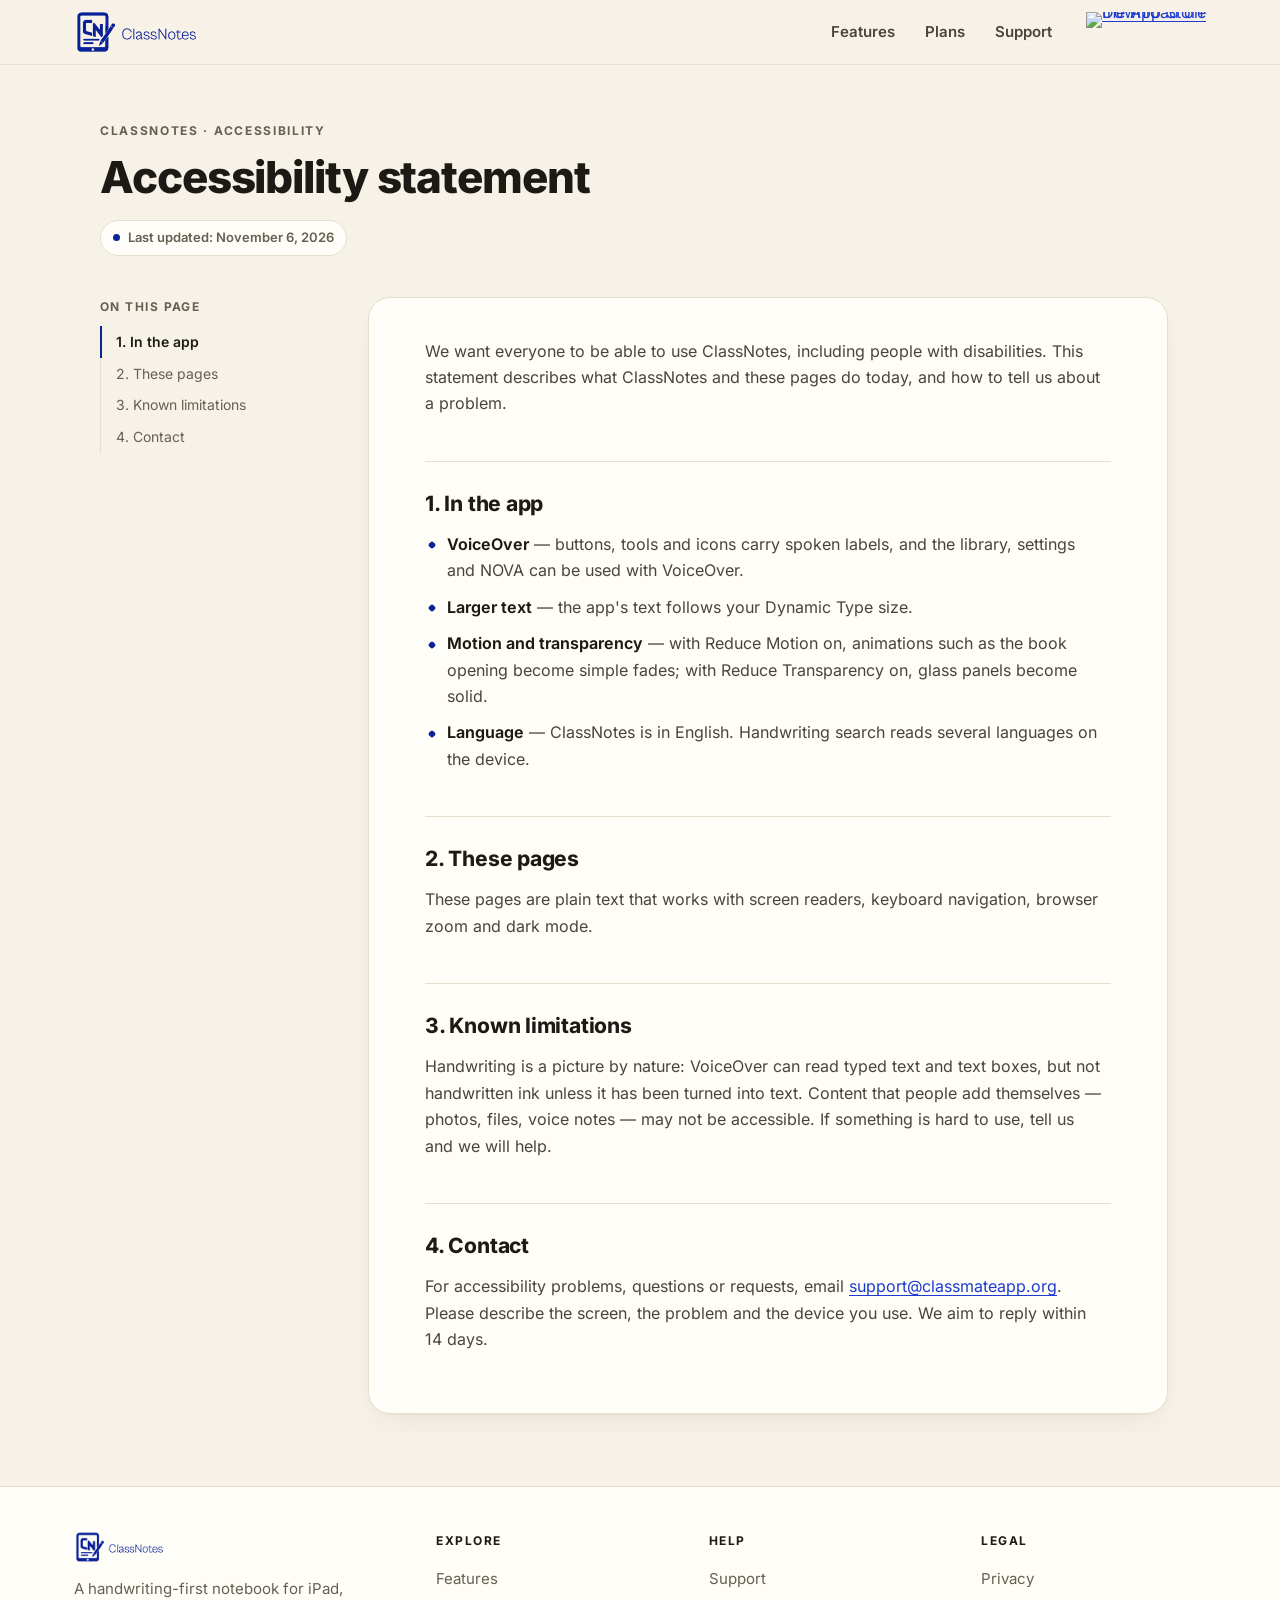
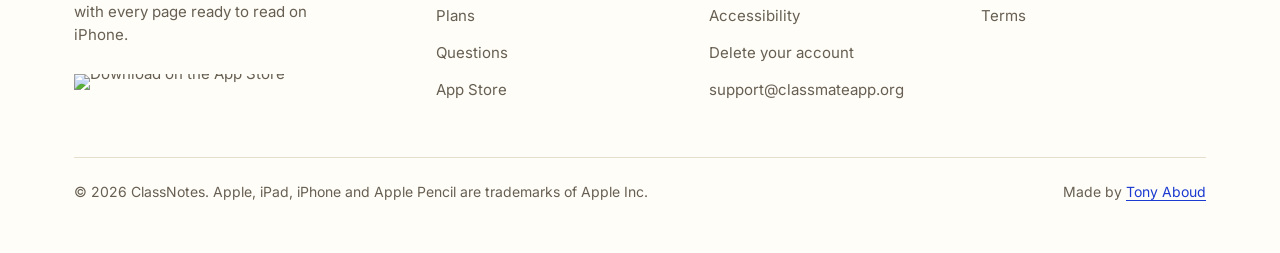
==== classnotes/accessibility.html @ 7dabf1fc "ClassNotes site: the logo is two real images (light and dark) and always shows; no technical line un" ====
<!DOCTYPE html>
<html lang="en">
<head>
  <meta charset="utf-8">
  <meta name="viewport" content="width=device-width,initial-scale=1">
  <title>ClassNotes Accessibility</title>
  <meta name="description" content="How ClassNotes works with VoiceOver, larger text and reduced motion, and how to reach us.">
  <meta name="theme-color" content="#f7f2e8" media="(prefers-color-scheme: light)">
  <meta name="theme-color" content="#0c1122" media="(prefers-color-scheme: dark)">
  <link rel="icon" href="icon.png">
  <link rel="apple-touch-icon" href="apple-touch-icon.png">
  <link rel="stylesheet" href="site.css">
</head>
<body>
<header class="bar">
  <div class="bar-in">
    <a class="logo-link" href="index.html" aria-label="ClassNotes, home"><img class="logo on-light" src="img/lockup-brand.png" alt="" width="490" height="172"><img class="logo on-dark" src="img/lockup-dark.png" alt="" width="490" height="172"></a>
    <nav aria-label="Main"><a href="index.html#features">Features</a><a href="index.html#plans">Plans</a><a href="support.html">Support</a></nav>
    <a class="dl" href="https://apps.apple.com/app/id6794354830"><img src="img/appstore-badge.svg" alt="Download on the App Store" width="120" height="40"></a>
  </div>
</header>
<main class="wrap">
  <div class="doc-head">
    <p class="eyebrow">ClassNotes · Accessibility</p>
    <h1>Accessibility statement</h1>
    <p class="stamp">Last updated: November 6, 2026</p>
  </div>
  <div class="layout">
    <aside class="toc" hidden><p>On this page</p></aside>
    <div>
      <details class="toc-m" hidden><summary>On this page</summary></details>
      <article>
<p>We want everyone to be able to use ClassNotes, including people with disabilities. This statement describes what ClassNotes and these pages do today, and how to tell us about a problem.</p>

<h2>1. In the app</h2>
<ul>
  <li><strong>VoiceOver</strong> — buttons, tools and icons carry spoken labels, and the library, settings and NOVA can be used with VoiceOver.</li>
  <li><strong>Larger text</strong> — the app's text follows your Dynamic Type size.</li>
  <li><strong>Motion and transparency</strong> — with Reduce Motion on, animations such as the book opening become simple fades; with Reduce Transparency on, glass panels become solid.</li>
  <li><strong>Language</strong> — ClassNotes is in English. Handwriting search reads several languages on the device.</li>
</ul>

<h2>2. These pages</h2>
<p>These pages are plain text that works with screen readers, keyboard navigation, browser zoom and dark mode.</p>

<h2>3. Known limitations</h2>
<p>Handwriting is a picture by nature: VoiceOver can read typed text and text boxes, but not handwritten ink unless it has been turned into text. Content that people add themselves — photos, files, voice notes — may not be accessible. If something is hard to use, tell us and we will help.</p>

<h2>4. Contact</h2>
<p>For accessibility problems, questions or requests, email <a href="mailto:support@classmateapp.org">support@classmateapp.org</a>. Please describe the screen, the problem and the device you use. We aim to reply within 14 days.</p>
      </article>
    </div>
  </div>
</main>
<footer class="foot">
  <div class="foot-in">
    <div class="foot-brand">
      <a class="logo-link" href="index.html" aria-label="ClassNotes, home"><img class="logo on-light" src="img/lockup-brand.png" alt="" width="490" height="172"><img class="logo on-dark" src="img/lockup-dark.png" alt="" width="490" height="172"></a>
      <p>A handwriting-first notebook for iPad, with every page ready to read on iPhone.</p>
      <a class="dl" href="https://apps.apple.com/app/id6794354830"><img src="img/appstore-badge.svg" alt="Download on the App Store" width="120" height="40" loading="lazy"></a>
    </div>
    <nav aria-label="Explore"><h2>Explore</h2><ul>
      <li><a href="index.html#features">Features</a></li><li><a href="index.html#plans">Plans</a></li><li><a href="index.html#faq">Questions</a></li><li><a href="https://apps.apple.com/app/id6794354830">App Store</a></li></ul></nav>
    <nav aria-label="Help"><h2>Help</h2><ul>
      <li><a href="support.html">Support</a></li><li><a href="accessibility.html">Accessibility</a></li><li><a href="delete-account.html">Delete your account</a></li><li><a href="mailto:support@classmateapp.org">support@classmateapp.org</a></li></ul></nav>
    <nav aria-label="Legal"><h2>Legal</h2><ul>
      <li><a href="privacy.html">Privacy</a></li><li><a href="terms.html">Terms</a></li></ul></nav>
    <p class="foot-base"><span>&copy; 2026 ClassNotes. Apple, iPad, iPhone and Apple Pencil are trademarks of Apple Inc.</span><span>Made by <a href="https://github.com/Tony11-dot">Tony Aboud</a></span></p>
  </div>
</footer>
<script src="site.js" defer></script>
</body>
</html>
---- classnotes/site.css ----
/* ClassNotes pages. Inter is self-hosted (SIL OFL 1.1, see fonts/OFL-Inter.txt).
   Cabinet Grotesk (the app's own type) is self-hosted under the Fontshare Free Font License. */
@font-face { font-family: 'Cabinet Grotesk'; font-weight: 500; font-display: swap; src: url('fonts/cabinet-grotesk-Medium.woff2') format('woff2'); }
@font-face { font-family: 'Cabinet Grotesk'; font-weight: 700 800; font-display: swap; src: url('fonts/cabinet-grotesk-Bold.woff2') format('woff2'); }
@font-face {
  font-family: 'Inter';
  font-style: normal;
  font-display: swap;
  font-weight: 100 900;
  src: url('fonts/inter-latin-ext-wght-normal.woff2') format('woff2');
  unicode-range: U+0100-02BA,U+02BD-02C5,U+02C7-02CC,U+02CE-02D7,U+02DD-02FF,U+0304,U+0308,U+0329,U+1D00-1DBF,U+1E00-1E9F,U+1EF2-1EFF,U+2020,U+20A0-20AB,U+20AD-20C0,U+2113,U+2C60-2C7F,U+A720-A7FF;
}
@font-face {
  font-family: 'Inter';
  font-style: normal;
  font-display: swap;
  font-weight: 100 900;
  src: url('fonts/inter-latin-wght-normal.woff2') format('woff2');
  unicode-range: U+0000-00FF,U+0131,U+0152-0153,U+02BB-02BC,U+02C6,U+02DA,U+02DC,U+0304,U+0308,U+0329,U+2000-206F,U+20AC,U+2122,U+2191,U+2193,U+2212,U+2215,U+FEFF,U+FFFD;
}

:root {
  color-scheme: light dark;
  --paper: #f7f2e8;
  --surface: #fffdf8;
  --ink: #1d1a16;
  --body: #4a443a;
  --muted: #675f52;
  --line: #e6dfce;
  --brand: #0b2398;
  --brand-ink: #fffdf8;
  --link: #1c3bd0;
  --tint: #efe9da;
  --tint-line: #ddd3bb;
  --focus: #83b5fe;
  --display: 'Cabinet Grotesk', 'Inter', -apple-system, BlinkMacSystemFont, 'Segoe UI', sans-serif;
  --shadow: 0 1px 2px rgba(60, 40, 10, .04), 0 12px 32px -16px rgba(60, 40, 10, .14);
}
@media (prefers-color-scheme: dark) {
  :root:not([data-theme="light"]) {
    --paper: #0c1122;
    --surface: #141b33;
    --ink: #f2f4fb;
    --body: #c9cfe2;
    --muted: #9aa4c2;
    --line: #232c4a;
    --brand: #83b5fe;
    --brand-ink: #071447;
    --link: #9cc4ff;
    --tint: #172250;
    --tint-line: #28386f;
    --focus: #83b5fe;
    --shadow: 0 1px 2px rgba(0, 0, 0, .3), 0 16px 40px -18px rgba(0, 0, 0, .7);
  }
}
:root[data-theme="dark"] {
  --paper: #0c1122;
  --surface: #141b33;
  --ink: #f2f4fb;
  --body: #c9cfe2;
  --muted: #9aa4c2;
  --line: #232c4a;
  --brand: #83b5fe;
  --brand-ink: #071447;
  --link: #9cc4ff;
  --tint: #172250;
  --tint-line: #28386f;
  --focus: #83b5fe;
  --shadow: 0 1px 2px rgba(0, 0, 0, .3), 0 16px 40px -18px rgba(0, 0, 0, .7);
}

* { box-sizing: border-box; }
html { -webkit-text-size-adjust: 100%; scroll-padding-top: 88px; }
body {
  margin: 0;
  background: var(--paper);
  color: var(--body);
  font: 16px/1.65 'Inter', -apple-system, BlinkMacSystemFont, 'Segoe UI', Helvetica, Arial, sans-serif;
  -webkit-font-smoothing: antialiased;
}
a { color: var(--link); text-underline-offset: 3px; text-decoration-thickness: 1px; }
a:hover { text-decoration-thickness: 2px; }
:focus-visible { outline: 3px solid var(--focus); outline-offset: 2px; border-radius: 6px; }
img { max-width: 100%; }

/* ── Top bar ── */
.bar {
  position: sticky; top: 0; z-index: 50;
  background: color-mix(in srgb, var(--paper) 86%, transparent);
  -webkit-backdrop-filter: saturate(180%) blur(18px);
  backdrop-filter: saturate(180%) blur(18px);
  border-bottom: 1px solid var(--line);
}
.bar-in {
  max-width: 1180px; margin: 0 auto; padding: 10px 24px;
  display: flex; align-items: center; justify-content: space-between; gap: 12px 20px; flex-wrap: wrap;
}
.logo-link { display: block; line-height: 0; border-radius: 8px; }
.logo { display: block; height: 44px; width: auto; aspect-ratio: 490 / 172; }
.bar nav { display: flex; gap: 2px; margin-left: auto; }
.bar nav a {
  color: var(--body); text-decoration: none; font-size: 15px; font-weight: 600;
  padding: 8px 14px; border-radius: 999px;
}
.bar nav a:hover { color: var(--ink); background: var(--tint); }
.bar nav a[aria-current="page"] { color: var(--ink); background: var(--tint); }
.bar .dl { display: block; line-height: 0; border-radius: 9px; }
.bar .dl img { height: 40px; width: auto; display: block; }
@media (max-width: 720px) {
  .bar-in { padding: 8px 16px 6px; }
  .logo { height: 34px; }
  .bar .dl img { height: 36px; }
  .bar nav { order: 3; flex: 1 0 100%; margin: 0; justify-content: space-between; }
  .bar nav a { flex: 1; text-align: center; padding: 8px 4px; font-size: 14px; }
}

/* ── Document ── */
.wrap { max-width: 1120px; margin: 0 auto; padding: 0 20px; }
.doc-head { padding: 56px 0 28px; max-width: 760px; }
.eyebrow {
  font-size: 12px; font-weight: 700; letter-spacing: .14em; text-transform: uppercase;
  color: var(--muted); margin: 0 0 12px;
}
.doc-head h1 {
  color: var(--ink); margin: 0; font-weight: 800;
  font-size: clamp(30px, 4.6vw, 44px); line-height: 1.12; letter-spacing: -.025em;
  text-wrap: balance;
}
.stamp {
  display: inline-flex; align-items: center; gap: 8px; margin-top: 18px;
  font-size: 13px; font-weight: 600; color: var(--muted);
  background: var(--surface); border: 1px solid var(--line);
  padding: 6px 12px; border-radius: 999px;
}
.stamp::before { content: ""; width: 7px; height: 7px; border-radius: 50%; background: var(--brand); }

.layout { display: grid; grid-template-columns: 220px minmax(0, 1fr); gap: 48px; align-items: start; padding-bottom: 72px; }
.toc { position: sticky; top: 92px; font-size: 14px; }
.toc p { margin: 0 0 10px; font-size: 12px; font-weight: 700; letter-spacing: .12em; text-transform: uppercase; color: var(--muted); }
.toc ol { list-style: none; margin: 0; padding: 0; border-left: 1px solid var(--line); }
.toc a {
  display: block; padding: 6px 0 6px 14px; margin-left: -1px;
  color: var(--muted); text-decoration: none; border-left: 2px solid transparent; line-height: 1.4;
}
.toc a:hover { color: var(--ink); }
.toc a.on { color: var(--ink); border-left-color: var(--brand); font-weight: 600; }
.toc-m { display: none; }

article {
  background: var(--surface); border: 1px solid var(--line); border-radius: 22px;
  box-shadow: var(--shadow); padding: 40px clamp(20px, 5vw, 56px) 44px; max-width: 800px;
}
article > :first-child { margin-top: 0; }
article p, article li { max-width: 68ch; }
article p { margin: 0 0 16px; }
article h2 {
  color: var(--ink); font-size: 21px; line-height: 1.3; letter-spacing: -.01em; font-weight: 750;
  margin: 44px 0 14px; padding-top: 28px; border-top: 1px solid var(--line);
  text-wrap: balance;
}
article h1 { color: var(--ink); font-size: 28px; letter-spacing: -.02em; line-height: 1.2; margin: 0 0 8px; }
article ul { margin: 0 0 18px; padding-left: 0; list-style: none; }
article li { position: relative; padding-left: 22px; margin: 0 0 10px; }
article li::before {
  content: ""; position: absolute; left: 4px; top: .72em;
  width: 6px; height: 6px; border-radius: 2px; background: var(--brand); transform: rotate(45deg);
}
article strong { color: var(--ink); font-weight: 650; }
article code {
  font: 600 13.5px/1 ui-monospace, SFMono-Regular, Menlo, monospace;
  background: var(--tint); border: 1px solid var(--tint-line); color: var(--ink);
  padding: 3px 7px; border-radius: 7px;
}
article .updated { display: none; } /* shown in the page header instead */
article hr { border: 0; border-top: 1px dashed var(--line); margin: 48px 0; }
.note {
  background: var(--tint); border: 1px solid var(--tint-line); color: var(--ink);
  border-radius: 16px; padding: 16px 18px; margin: 0 0 20px; max-width: 68ch;
}
[lang="he"] { direction: rtl; text-align: right; }
[lang="he"] li { padding-left: 0; padding-right: 22px; }
[lang="he"] li::before { left: auto; right: 4px; }
[lang="he"] .updated { display: block; color: var(--muted); font-size: 14px; }

/* ── Index cards ── */
.cards { display: grid; grid-template-columns: repeat(2, minmax(0, 1fr)); gap: 16px; padding-bottom: 72px; max-width: 880px; }
.card {
  display: flex; gap: 16px; align-items: flex-start; text-decoration: none; color: var(--body);
  background: var(--surface); border: 1px solid var(--line); border-radius: 22px; padding: 22px;
  box-shadow: var(--shadow); transition: transform .18s ease, border-color .18s ease;
}
.card:hover { transform: translateY(-2px); border-color: var(--tint-line); }
.card .ic {
  flex: none; width: 44px; height: 44px; border-radius: 14px; display: grid; place-items: center;
  background: var(--tint); color: var(--brand);
}
.card .ic svg { width: 22px; height: 22px; }
.card b { display: block; color: var(--ink); font-size: 17px; margin-bottom: 4px; letter-spacing: -.01em; }
.card span { font-size: 14.5px; color: var(--muted); line-height: 1.5; }

/* ── Footer ── */
footer.foot { border-top: 1px solid var(--line); background: var(--surface); }
.foot-in { max-width: 1180px; margin: 0 auto; padding: 44px 24px 36px; display: grid; gap: 36px 48px;
  grid-template-columns: minmax(0, 1.4fr) repeat(3, minmax(0, 1fr)); font-size: 15px; color: var(--muted); }
.foot-brand p { margin: 14px 0 16px; max-width: 32ch; line-height: 1.55; }
.foot-brand .logo { height: 32px; }
.foot-brand .dl { display: inline-block; line-height: 0; border-radius: 9px; }
.foot-brand .dl img { height: 40px; width: auto; }
.foot h2 { margin: 0 0 12px; font-size: 12px; font-weight: 700; letter-spacing: .12em; text-transform: uppercase; color: var(--ink); }
.foot ul { list-style: none; margin: 0; padding: 0; display: grid; gap: 2px; }
.foot li a { display: inline-block; padding: 5px 0; overflow-wrap: anywhere; }
.foot nav { min-width: 0; }
.foot a { color: var(--muted); text-decoration: none; }
.foot a:hover { color: var(--ink); text-decoration: underline; }
.foot-base { grid-column: 1 / -1; border-top: 1px solid var(--line); padding-top: 22px; display: flex; flex-wrap: wrap; gap: 8px 24px; justify-content: space-between; font-size: 14px; }
.foot-base a { color: var(--link); text-decoration: underline; }
@media (max-width: 860px) { .foot-in { grid-template-columns: repeat(2, minmax(0, 1fr)); } .foot-brand { grid-column: 1 / -1; } }
@media (max-width: 420px) { .foot-in { padding: 32px 16px 28px; } }

/* Light/dark logo swap */
.on-dark { display: none !important; }
@media (prefers-color-scheme: dark) {
  :root:not([data-theme="light"]) .on-light { display: none !important; }
  :root:not([data-theme="light"]) .on-dark { display: block !important; }
}
:root[data-theme="dark"] .on-light { display: none !important; }
:root[data-theme="dark"] .on-dark { display: block !important; }

@media (max-width: 900px) {
  .layout { grid-template-columns: minmax(0, 1fr); gap: 16px; }
  .toc { display: none; }
  .toc-m {
    display: block; background: var(--surface); border: 1px solid var(--line); border-radius: 16px;
    padding: 2px 16px; font-size: 15px; margin-bottom: 12px;
  }
  .toc-m summary { cursor: pointer; padding: 12px 0; font-weight: 650; color: var(--ink); }
  .toc-m ol { margin: 0 0 12px; padding-left: 20px; }
  .toc-m li { padding: 4px 0; }
  .toc-m a { color: var(--body); text-decoration: none; }
}
@media (max-width: 640px) {
  .wrap { padding: 0 16px; }
  .doc-head { padding: 36px 0 22px; }
  article { border-radius: 18px; padding: 26px 18px 30px; }
  .cards { grid-template-columns: minmax(0, 1fr); }
}
@media (prefers-reduced-motion: reduce) { * { transition: none !important; scroll-behavior: auto !important; } }
@media print {
  .bar, .toc, .toc-m, footer.foot { display: none; }
  body { background: #fff; color: #000; }
  article { border: 0; box-shadow: none; padding: 0; }
}
.toc[hidden], .toc-m[hidden] { display: none !important; }
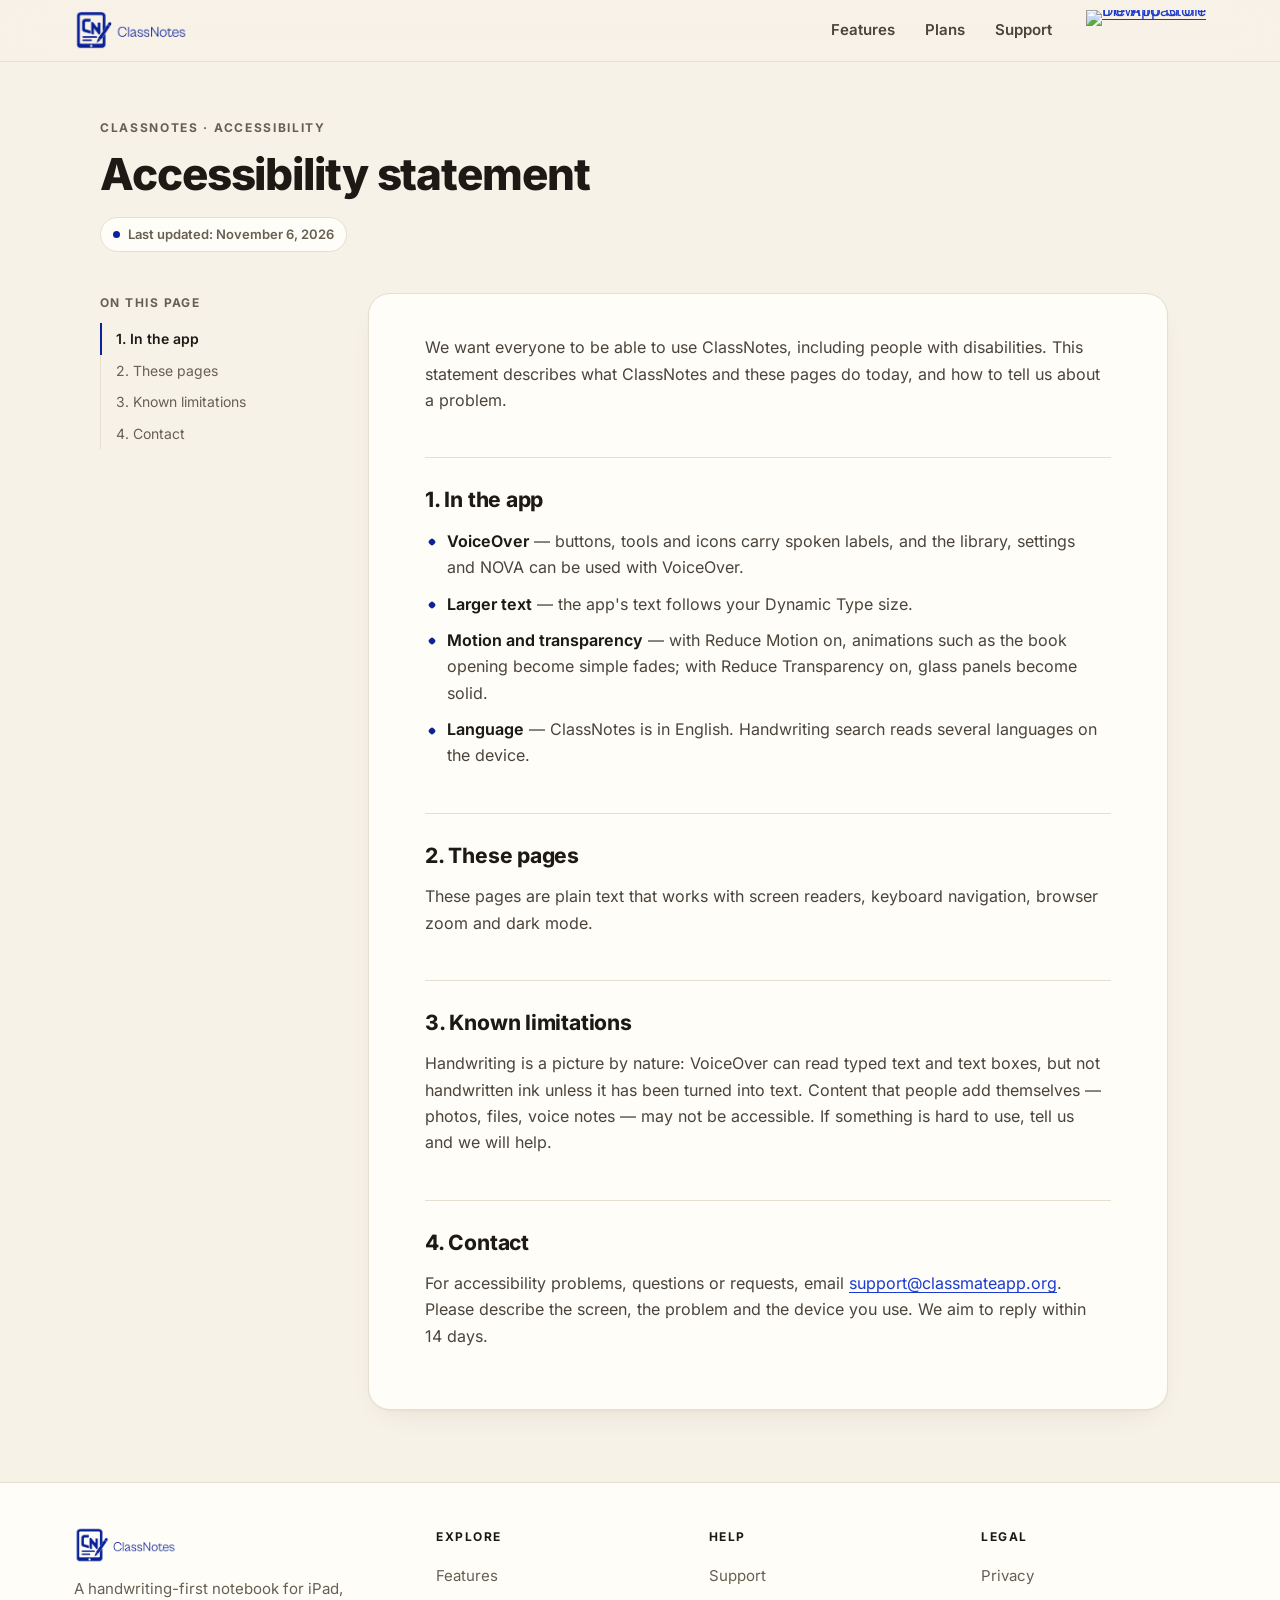
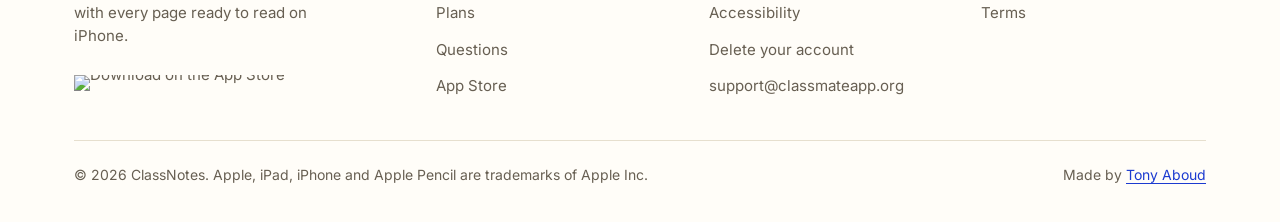
==== commit 8660b775: "ClassNotes site: real full-screen simulator screenshots, real-proportioned iPad Pro / iPhone 17 Pro " ====
--- a/classnotes/accessibility.html
+++ b/classnotes/accessibility.html
@@ -7,16 +7,16 @@
   <meta name="description" content="How ClassNotes works with VoiceOver, larger text and reduced motion, and how to reach us.">
   <meta name="theme-color" content="#f7f2e8" media="(prefers-color-scheme: light)">
   <meta name="theme-color" content="#0c1122" media="(prefers-color-scheme: dark)">
-  <link rel="icon" href="icon.png">
-  <link rel="apple-touch-icon" href="apple-touch-icon.png">
-  <link rel="stylesheet" href="site.css">
+  <link rel="icon" href="icon.png?v=f5b11009ee">
+  <link rel="apple-touch-icon" href="apple-touch-icon.png?v=f5b11009ee">
+  <link rel="stylesheet" href="site.css?v=f5b11009ee">
 </head>
 <body>
 <header class="bar">
   <div class="bar-in">
-    <a class="logo-link" href="index.html" aria-label="ClassNotes, home"><img class="logo on-light" src="img/lockup-brand.png" alt="" width="490" height="172"><img class="logo on-dark" src="img/lockup-dark.png" alt="" width="490" height="172"></a>
+    <a class="logo-link" href="index.html" aria-label="ClassNotes, home"><img class="logo on-light" src="img/lockup-brand.png?v=f5b11009ee" alt="" width="490" height="172"><img class="logo on-dark" src="img/lockup-dark.png?v=f5b11009ee" alt="" width="490" height="172"></a>
     <nav aria-label="Main"><a href="index.html#features">Features</a><a href="index.html#plans">Plans</a><a href="support.html">Support</a></nav>
-    <a class="dl" href="https://apps.apple.com/app/id6794354830"><img src="img/appstore-badge.svg" alt="Download on the App Store" width="120" height="40"></a>
+    <a class="dl" href="https://apps.apple.com/app/id6794354830"><img src="img/appstore-badge.svg?v=f5b11009ee" alt="Download on the App Store" width="120" height="40"></a>
   </div>
 </header>
 <main class="wrap">
@@ -55,9 +55,9 @@
 <footer class="foot">
   <div class="foot-in">
     <div class="foot-brand">
-      <a class="logo-link" href="index.html" aria-label="ClassNotes, home"><img class="logo on-light" src="img/lockup-brand.png" alt="" width="490" height="172"><img class="logo on-dark" src="img/lockup-dark.png" alt="" width="490" height="172"></a>
+      <a class="logo-link" href="index.html" aria-label="ClassNotes, home"><img class="logo on-light" src="img/lockup-brand.png?v=f5b11009ee" alt="" width="490" height="172"><img class="logo on-dark" src="img/lockup-dark.png?v=f5b11009ee" alt="" width="490" height="172"></a>
       <p>A handwriting-first notebook for iPad, with every page ready to read on iPhone.</p>
-      <a class="dl" href="https://apps.apple.com/app/id6794354830"><img src="img/appstore-badge.svg" alt="Download on the App Store" width="120" height="40" loading="lazy"></a>
+      <a class="dl" href="https://apps.apple.com/app/id6794354830"><img src="img/appstore-badge.svg?v=f5b11009ee" alt="Download on the App Store" width="120" height="40" loading="lazy"></a>
     </div>
     <nav aria-label="Explore"><h2>Explore</h2><ul>
       <li><a href="index.html#features">Features</a></li><li><a href="index.html#plans">Plans</a></li><li><a href="index.html#faq">Questions</a></li><li><a href="https://apps.apple.com/app/id6794354830">App Store</a></li></ul></nav>
@@ -65,9 +65,12 @@
       <li><a href="support.html">Support</a></li><li><a href="accessibility.html">Accessibility</a></li><li><a href="delete-account.html">Delete your account</a></li><li><a href="mailto:support@classmateapp.org">support@classmateapp.org</a></li></ul></nav>
     <nav aria-label="Legal"><h2>Legal</h2><ul>
       <li><a href="privacy.html">Privacy</a></li><li><a href="terms.html">Terms</a></li></ul></nav>
-    <p class="foot-base"><span>&copy; 2026 ClassNotes. Apple, iPad, iPhone and Apple Pencil are trademarks of Apple Inc.</span><span>Made by <a href="https://github.com/Tony11-dot">Tony Aboud</a></span></p>
+    <div class="foot-base">
+      <p class="foot-legal">&copy; 2026 ClassNotes. Apple, iPad, iPhone and Apple Pencil are trademarks of Apple Inc.</p>
+      <p class="foot-made">Made by <a href="https://github.com/Tony11-dot">Tony Aboud</a></p>
+    </div>
   </div>
 </footer>
-<script src="site.js" defer></script>
+<script src="site.js?v=f5b11009ee" defer></script>
 </body>
 </html>
--- a/classnotes/site.css
+++ b/classnotes/site.css
@@ -96,7 +96,7 @@
   display: flex; align-items: center; justify-content: space-between; gap: 12px 20px; flex-wrap: wrap;
 }
 .logo-link { display: block; line-height: 0; border-radius: 8px; }
-.logo { display: block; height: 44px; width: auto; aspect-ratio: 490 / 172; }
+.logo { display: block; height: 40px; width: auto; aspect-ratio: 490 / 172; }
 .bar nav { display: flex; gap: 2px; margin-left: auto; }
 .bar nav a {
   color: var(--body); text-decoration: none; font-size: 15px; font-weight: 600;
@@ -203,16 +203,19 @@
 .foot-in { max-width: 1180px; margin: 0 auto; padding: 44px 24px 36px; display: grid; gap: 36px 48px;
   grid-template-columns: minmax(0, 1.4fr) repeat(3, minmax(0, 1fr)); font-size: 15px; color: var(--muted); }
 .foot-brand p { margin: 14px 0 16px; max-width: 32ch; line-height: 1.55; }
-.foot-brand .logo { height: 32px; }
+.foot-brand .logo { height: 36px; }
 .foot-brand .dl { display: inline-block; line-height: 0; border-radius: 9px; }
 .foot-brand .dl img { height: 40px; width: auto; }
 .foot h2 { margin: 0 0 12px; font-size: 12px; font-weight: 700; letter-spacing: .12em; text-transform: uppercase; color: var(--ink); }
 .foot ul { list-style: none; margin: 0; padding: 0; display: grid; gap: 2px; }
+.foot li { list-style: none; padding: 0; margin: 0; }
+.foot li::before { content: none; }
 .foot li a { display: inline-block; padding: 5px 0; overflow-wrap: anywhere; }
 .foot nav { min-width: 0; }
 .foot a { color: var(--muted); text-decoration: none; }
 .foot a:hover { color: var(--ink); text-decoration: underline; }
 .foot-base { grid-column: 1 / -1; border-top: 1px solid var(--line); padding-top: 22px; display: flex; flex-wrap: wrap; gap: 8px 24px; justify-content: space-between; font-size: 14px; }
+.foot-base p { margin: 0; max-width: none; }
 .foot-base a { color: var(--link); text-decoration: underline; }
 @media (max-width: 860px) { .foot-in { grid-template-columns: repeat(2, minmax(0, 1fr)); } .foot-brand { grid-column: 1 / -1; } }
 @media (max-width: 420px) { .foot-in { padding: 32px 16px 28px; } }
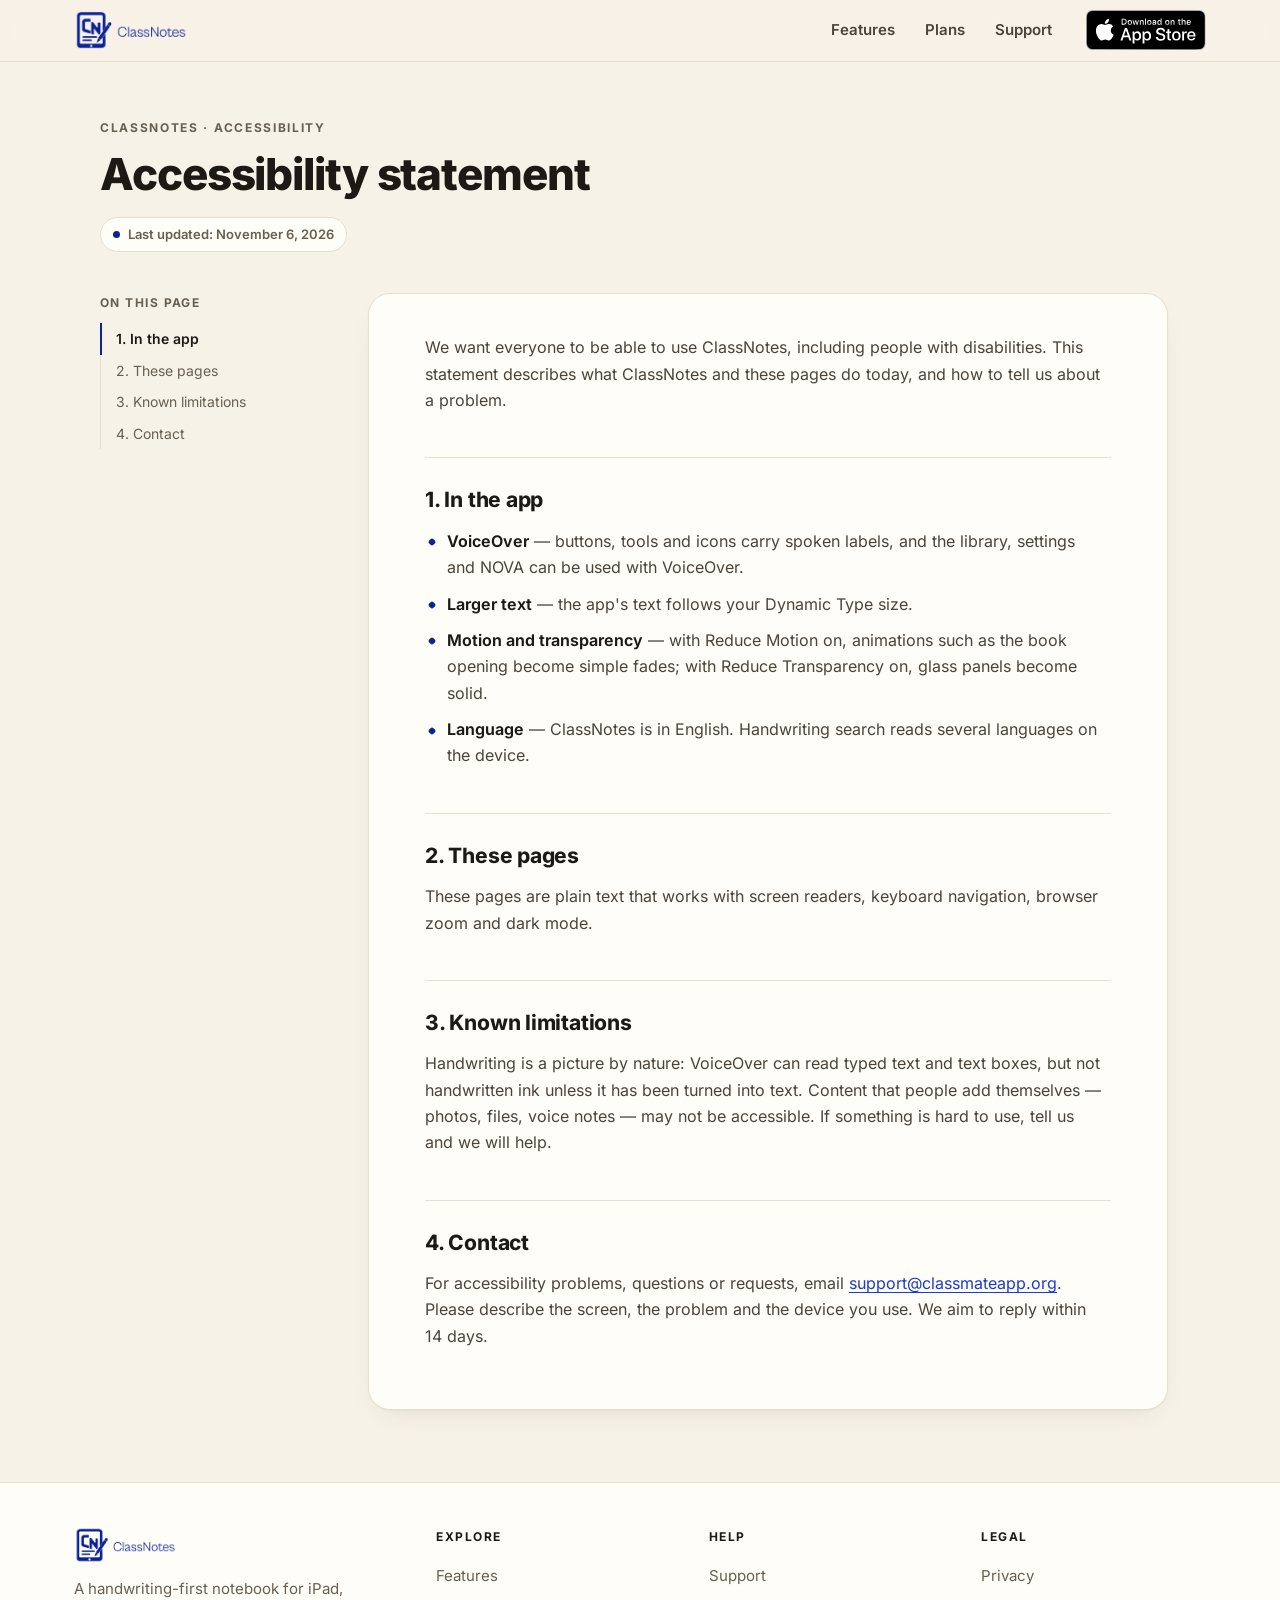
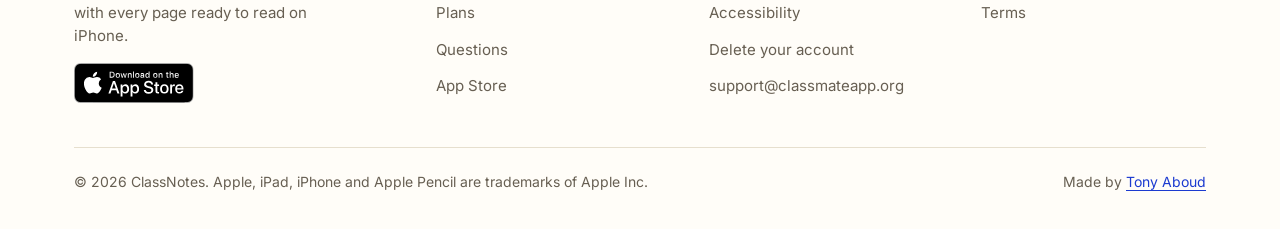
==== commit fcec44d3: "ClassNotes site: showcase screens all loaded up front and swapped by class (no blank face), captions" ====
--- a/classnotes/accessibility.html
+++ b/classnotes/accessibility.html
@@ -7,16 +7,62 @@
   <meta name="description" content="How ClassNotes works with VoiceOver, larger text and reduced motion, and how to reach us.">
   <meta name="theme-color" content="#f7f2e8" media="(prefers-color-scheme: light)">
   <meta name="theme-color" content="#0c1122" media="(prefers-color-scheme: dark)">
-  <link rel="icon" href="icon.png?v=f5b11009ee">
-  <link rel="apple-touch-icon" href="apple-touch-icon.png?v=f5b11009ee">
-  <link rel="stylesheet" href="site.css?v=f5b11009ee">
+  <link rel="icon" href="icon.png?v=5622015a7f">
+  <link rel="apple-touch-icon" href="apple-touch-icon.png?v=5622015a7f">
+  <link rel="stylesheet" href="site.css?v=5622015a7f">
 </head>
 <body>
+<svg width="0" height="0" style="position:absolute" aria-hidden="true" focusable="false"><symbol id="app-store-badge" viewBox="0 0 119.66407 40">
+  
+  <g>
+    <g>
+      <g>
+        <path d="M110.13477,0H9.53468c-.3667,0-.729,0-1.09473.002-.30615.002-.60986.00781-.91895.0127A13.21476,13.21476,0,0,0,5.5171.19141a6.66509,6.66509,0,0,0-1.90088.627A6.43779,6.43779,0,0,0,1.99757,1.99707,6.25844,6.25844,0,0,0,.81935,3.61816a6.60119,6.60119,0,0,0-.625,1.90332,12.993,12.993,0,0,0-.1792,2.002C.00587,7.83008.00489,8.1377,0,8.44434V31.5586c.00489.3105.00587.6113.01515.9219a12.99232,12.99232,0,0,0,.1792,2.0019,6.58756,6.58756,0,0,0,.625,1.9043A6.20778,6.20778,0,0,0,1.99757,38.001a6.27445,6.27445,0,0,0,1.61865,1.1787,6.70082,6.70082,0,0,0,1.90088.6308,13.45514,13.45514,0,0,0,2.0039.1768c.30909.0068.6128.0107.91895.0107C8.80567,40,9.168,40,9.53468,40H110.13477c.3594,0,.7246,0,1.084-.002.3047,0,.6172-.0039.9219-.0107a13.279,13.279,0,0,0,2-.1768,6.80432,6.80432,0,0,0,1.9082-.6308,6.27742,6.27742,0,0,0,1.6172-1.1787,6.39482,6.39482,0,0,0,1.1816-1.6143,6.60413,6.60413,0,0,0,.6191-1.9043,13.50643,13.50643,0,0,0,.1856-2.0019c.0039-.3106.0039-.6114.0039-.9219.0078-.3633.0078-.7246.0078-1.0938V9.53613c0-.36621,0-.72949-.0078-1.09179,0-.30664,0-.61426-.0039-.9209a13.5071,13.5071,0,0,0-.1856-2.002,6.6177,6.6177,0,0,0-.6191-1.90332,6.46619,6.46619,0,0,0-2.7988-2.7998,6.76754,6.76754,0,0,0-1.9082-.627,13.04394,13.04394,0,0,0-2-.17676c-.3047-.00488-.6172-.01074-.9219-.01269-.3594-.002-.7246-.002-1.084-.002Z" style="fill: #a6a6a6"/>
+        <path d="M8.44483,39.125c-.30468,0-.602-.0039-.90429-.0107a12.68714,12.68714,0,0,1-1.86914-.1631,5.88381,5.88381,0,0,1-1.65674-.5479,5.40573,5.40573,0,0,1-1.397-1.0166,5.32082,5.32082,0,0,1-1.02051-1.3965,5.72186,5.72186,0,0,1-.543-1.6572,12.41351,12.41351,0,0,1-.1665-1.875c-.00634-.2109-.01464-.9131-.01464-.9131V8.44434S.88185,7.75293.8877,7.5498a12.37039,12.37039,0,0,1,.16553-1.87207,5.7555,5.7555,0,0,1,.54346-1.6621A5.37349,5.37349,0,0,1,2.61183,2.61768,5.56543,5.56543,0,0,1,4.01417,1.59521a5.82309,5.82309,0,0,1,1.65332-.54394A12.58589,12.58589,0,0,1,7.543.88721L8.44532.875H111.21387l.9131.0127a12.38493,12.38493,0,0,1,1.8584.16259,5.93833,5.93833,0,0,1,1.6709.54785,5.59374,5.59374,0,0,1,2.415,2.41993,5.76267,5.76267,0,0,1,.5352,1.64892,12.995,12.995,0,0,1,.1738,1.88721c.0029.2832.0029.5874.0029.89014.0079.375.0079.73193.0079,1.09179V30.4648c0,.3633,0,.7178-.0079,1.0752,0,.3252,0,.6231-.0039.9297a12.73126,12.73126,0,0,1-.1709,1.8535,5.739,5.739,0,0,1-.54,1.67,5.48029,5.48029,0,0,1-1.0156,1.3857,5.4129,5.4129,0,0,1-1.3994,1.0225,5.86168,5.86168,0,0,1-1.668.5498,12.54218,12.54218,0,0,1-1.8692.1631c-.2929.0068-.5996.0107-.8974.0107l-1.084.002Z"/>
+      </g>
+      <g>
+        <g>
+          <g>
+            <path d="M24.76888,20.30068a4.94881,4.94881,0,0,1,2.35656-4.15206,5.06566,5.06566,0,0,0-3.99116-2.15768c-1.67924-.17626-3.30719,1.00483-4.1629,1.00483-.87227,0-2.18977-.98733-3.6085-.95814a5.31529,5.31529,0,0,0-4.47292,2.72787c-1.934,3.34842-.49141,8.26947,1.3612,10.97608.9269,1.32535,2.01018,2.8058,3.42763,2.7533,1.38706-.05753,1.9051-.88448,3.5794-.88448,1.65876,0,2.14479.88448,3.591.8511,1.48838-.02416,2.42613-1.33124,3.32051-2.66914a10.962,10.962,0,0,0,1.51842-3.09251A4.78205,4.78205,0,0,1,24.76888,20.30068Z" style="fill: #fff"/>
+            <path d="M22.03725,12.21089a4.87248,4.87248,0,0,0,1.11452-3.49062,4.95746,4.95746,0,0,0-3.20758,1.65961,4.63634,4.63634,0,0,0-1.14371,3.36139A4.09905,4.09905,0,0,0,22.03725,12.21089Z" style="fill: #fff"/>
+          </g>
+        </g>
+        <g>
+          <path d="M42.30227,27.13965h-4.7334l-1.13672,3.35645H34.42727l4.4834-12.418h2.083l4.4834,12.418H43.438ZM38.0591,25.59082h3.752l-1.84961-5.44727h-.05176Z" style="fill: #fff"/>
+          <path d="M55.15969,25.96973c0,2.81348-1.50586,4.62109-3.77832,4.62109a3.0693,3.0693,0,0,1-2.84863-1.584h-.043v4.48438h-1.8584V21.44238H48.4302v1.50586h.03418a3.21162,3.21162,0,0,1,2.88281-1.60059C53.645,21.34766,55.15969,23.16406,55.15969,25.96973Zm-1.91016,0c0-1.833-.94727-3.03809-2.39258-3.03809-1.41992,0-2.375,1.23047-2.375,3.03809,0,1.82422.95508,3.0459,2.375,3.0459C52.30227,29.01563,53.24953,27.81934,53.24953,25.96973Z" style="fill: #fff"/>
+          <path d="M65.12453,25.96973c0,2.81348-1.50586,4.62109-3.77832,4.62109a3.0693,3.0693,0,0,1-2.84863-1.584h-.043v4.48438h-1.8584V21.44238H58.395v1.50586h.03418A3.21162,3.21162,0,0,1,61.312,21.34766C63.60988,21.34766,65.12453,23.16406,65.12453,25.96973Zm-1.91016,0c0-1.833-.94727-3.03809-2.39258-3.03809-1.41992,0-2.375,1.23047-2.375,3.03809,0,1.82422.95508,3.0459,2.375,3.0459C62.26711,29.01563,63.21438,27.81934,63.21438,25.96973Z" style="fill: #fff"/>
+          <path d="M71.71047,27.03613c.1377,1.23145,1.334,2.04,2.96875,2.04,1.56641,0,2.69336-.80859,2.69336-1.91895,0-.96387-.67969-1.541-2.28906-1.93652l-1.60937-.3877c-2.28027-.55078-3.33887-1.61719-3.33887-3.34766,0-2.14258,1.86719-3.61426,4.51855-3.61426,2.624,0,4.42285,1.47168,4.4834,3.61426h-1.876c-.1123-1.23926-1.13672-1.9873-2.63379-1.9873s-2.52148.75684-2.52148,1.8584c0,.87793.6543,1.39453,2.25488,1.79l1.36816.33594c2.54785.60254,3.60645,1.626,3.60645,3.44238,0,2.32324-1.85059,3.77832-4.79395,3.77832-2.75391,0-4.61328-1.4209-4.7334-3.667Z" style="fill: #fff"/>
+          <path d="M83.34621,19.2998v2.14258h1.72168v1.47168H83.34621v4.99121c0,.77539.34473,1.13672,1.10156,1.13672a5.80752,5.80752,0,0,0,.61133-.043v1.46289a5.10351,5.10351,0,0,1-1.03223.08594c-1.833,0-2.54785-.68848-2.54785-2.44434V22.91406H80.16262V21.44238H81.479V19.2998Z" style="fill: #fff"/>
+          <path d="M86.065,25.96973c0-2.84863,1.67773-4.63867,4.29395-4.63867,2.625,0,4.29492,1.79,4.29492,4.63867,0,2.85645-1.66113,4.63867-4.29492,4.63867C87.72609,30.6084,86.065,28.82617,86.065,25.96973Zm6.69531,0c0-1.9541-.89551-3.10742-2.40137-3.10742s-2.40039,1.16211-2.40039,3.10742c0,1.96191.89453,3.10645,2.40039,3.10645S92.76027,27.93164,92.76027,25.96973Z" style="fill: #fff"/>
+          <path d="M96.18606,21.44238h1.77246v1.541h.043a2.1594,2.1594,0,0,1,2.17773-1.63574,2.86616,2.86616,0,0,1,.63672.06934v1.73828a2.59794,2.59794,0,0,0-.835-.1123,1.87264,1.87264,0,0,0-1.93652,2.083v5.37012h-1.8584Z" style="fill: #fff"/>
+          <path d="M109.3843,27.83691c-.25,1.64355-1.85059,2.77148-3.89844,2.77148-2.63379,0-4.26855-1.76465-4.26855-4.5957,0-2.83984,1.64355-4.68164,4.19043-4.68164,2.50488,0,4.08008,1.7207,4.08008,4.46582v.63672h-6.39453v.1123a2.358,2.358,0,0,0,2.43555,2.56445,2.04834,2.04834,0,0,0,2.09082-1.27344Zm-6.28223-2.70215h4.52637a2.1773,2.1773,0,0,0-2.2207-2.29785A2.292,2.292,0,0,0,103.10207,25.13477Z" style="fill: #fff"/>
+        </g>
+      </g>
+    </g>
+    <g>
+      <g>
+        <path d="M37.82619,8.731a2.63964,2.63964,0,0,1,2.80762,2.96484c0,1.90625-1.03027,3.002-2.80762,3.002H35.67092V8.731Zm-1.22852,5.123h1.125a1.87588,1.87588,0,0,0,1.96777-2.146,1.881,1.881,0,0,0-1.96777-2.13379h-1.125Z" style="fill: #fff"/>
+        <path d="M41.68068,12.44434a2.13323,2.13323,0,1,1,4.24707,0,2.13358,2.13358,0,1,1-4.24707,0Zm3.333,0c0-.97607-.43848-1.54687-1.208-1.54687-.77246,0-1.207.5708-1.207,1.54688,0,.98389.43457,1.55029,1.207,1.55029C44.57522,13.99463,45.01369,13.42432,45.01369,12.44434Z" style="fill: #fff"/>
+        <path d="M51.57326,14.69775h-.92187l-.93066-3.31641h-.07031l-.92676,3.31641h-.91309l-1.24121-4.50293h.90137l.80664,3.436h.06641l.92578-3.436h.85254l.92578,3.436h.07031l.80273-3.436h.88867Z" style="fill: #fff"/>
+        <path d="M53.85354,10.19482H54.709v.71533h.06641a1.348,1.348,0,0,1,1.34375-.80225,1.46456,1.46456,0,0,1,1.55859,1.6748v2.915h-.88867V12.00586c0-.72363-.31445-1.0835-.97168-1.0835a1.03294,1.03294,0,0,0-1.0752,1.14111v2.63428h-.88867Z" style="fill: #fff"/>
+        <path d="M59.09377,8.437h.88867v6.26074h-.88867Z" style="fill: #fff"/>
+        <path d="M61.21779,12.44434a2.13346,2.13346,0,1,1,4.24756,0,2.1338,2.1338,0,1,1-4.24756,0Zm3.333,0c0-.97607-.43848-1.54687-1.208-1.54687-.77246,0-1.207.5708-1.207,1.54688,0,.98389.43457,1.55029,1.207,1.55029C64.11232,13.99463,64.5508,13.42432,64.5508,12.44434Z" style="fill: #fff"/>
+        <path d="M66.4009,13.42432c0-.81055.60352-1.27783,1.6748-1.34424l1.21973-.07031v-.38867c0-.47559-.31445-.74414-.92187-.74414-.49609,0-.83984.18213-.93848.50049h-.86035c.09082-.77344.81836-1.26953,1.83984-1.26953,1.12891,0,1.76563.562,1.76563,1.51318v3.07666h-.85547v-.63281h-.07031a1.515,1.515,0,0,1-1.35254.707A1.36026,1.36026,0,0,1,66.4009,13.42432Zm2.89453-.38477v-.37646l-1.09961.07031c-.62012.0415-.90137.25244-.90137.64941,0,.40527.35156.64111.835.64111A1.0615,1.0615,0,0,0,69.29543,13.03955Z" style="fill: #fff"/>
+        <path d="M71.34816,12.44434c0-1.42285.73145-2.32422,1.86914-2.32422a1.484,1.484,0,0,1,1.38086.79h.06641V8.437h.88867v6.26074h-.85156v-.71143h-.07031a1.56284,1.56284,0,0,1-1.41406.78564C72.0718,14.772,71.34816,13.87061,71.34816,12.44434Zm.918,0c0,.95508.4502,1.52979,1.20313,1.52979.749,0,1.21191-.583,1.21191-1.52588,0-.93848-.46777-1.52979-1.21191-1.52979C72.72121,10.91846,72.26613,11.49707,72.26613,12.44434Z" style="fill: #fff"/>
+        <path d="M79.23,12.44434a2.13323,2.13323,0,1,1,4.24707,0,2.13358,2.13358,0,1,1-4.24707,0Zm3.333,0c0-.97607-.43848-1.54687-1.208-1.54687-.77246,0-1.207.5708-1.207,1.54688,0,.98389.43457,1.55029,1.207,1.55029C82.12453,13.99463,82.563,13.42432,82.563,12.44434Z" style="fill: #fff"/>
+        <path d="M84.66945,10.19482h.85547v.71533h.06641a1.348,1.348,0,0,1,1.34375-.80225,1.46456,1.46456,0,0,1,1.55859,1.6748v2.915H87.605V12.00586c0-.72363-.31445-1.0835-.97168-1.0835a1.03294,1.03294,0,0,0-1.0752,1.14111v2.63428h-.88867Z" style="fill: #fff"/>
+        <path d="M93.51516,9.07373v1.1416h.97559v.74854h-.97559V13.2793c0,.47168.19434.67822.63672.67822a2.96657,2.96657,0,0,0,.33887-.02051v.74023a2.9155,2.9155,0,0,1-.4834.04541c-.98828,0-1.38184-.34766-1.38184-1.21582v-2.543h-.71484v-.74854h.71484V9.07373Z" style="fill: #fff"/>
+        <path d="M95.70461,8.437h.88086v2.48145h.07031a1.3856,1.3856,0,0,1,1.373-.80664,1.48339,1.48339,0,0,1,1.55078,1.67871v2.90723H98.69v-2.688c0-.71924-.335-1.0835-.96289-1.0835a1.05194,1.05194,0,0,0-1.13379,1.1416v2.62988h-.88867Z" style="fill: #fff"/>
+        <path d="M104.76125,13.48193a1.828,1.828,0,0,1-1.95117,1.30273A2.04531,2.04531,0,0,1,100.73,12.46045a2.07685,2.07685,0,0,1,2.07617-2.35254c1.25293,0,2.00879.856,2.00879,2.27V12.688h-3.17969v.0498a1.1902,1.1902,0,0,0,1.19922,1.29,1.07934,1.07934,0,0,0,1.07129-.5459Zm-3.126-1.45117h2.27441a1.08647,1.08647,0,0,0-1.1084-1.1665A1.15162,1.15162,0,0,0,101.63527,12.03076Z" style="fill: #fff"/>
+      </g>
+    </g>
+  </g>
+</symbol></svg>
 <header class="bar">
   <div class="bar-in">
-    <a class="logo-link" href="index.html" aria-label="ClassNotes, home"><img class="logo on-light" src="img/lockup-brand.png?v=f5b11009ee" alt="" width="490" height="172"><img class="logo on-dark" src="img/lockup-dark.png?v=f5b11009ee" alt="" width="490" height="172"></a>
+    <a class="logo-link" href="index.html" aria-label="ClassNotes, home"><img class="logo on-light" src="img/lockup-brand.png?v=5622015a7f" alt="" width="490" height="172"><img class="logo on-dark" src="img/lockup-dark.png?v=5622015a7f" alt="" width="490" height="172"></a>
     <nav aria-label="Main"><a href="index.html#features">Features</a><a href="index.html#plans">Plans</a><a href="support.html">Support</a></nav>
-    <a class="dl" href="https://apps.apple.com/app/id6794354830"><img src="img/appstore-badge.svg?v=f5b11009ee" alt="Download on the App Store" width="120" height="40"></a>
+    <a class="dl" href="https://apps.apple.com/app/id6794354830"><svg class="badge" role="img" aria-label="Download on the App Store" width="120" height="40" viewBox="0 0 119.66407 40"><use href="#app-store-badge"/></svg></a>
   </div>
 </header>
 <main class="wrap">
@@ -55,9 +101,9 @@
 <footer class="foot">
   <div class="foot-in">
     <div class="foot-brand">
-      <a class="logo-link" href="index.html" aria-label="ClassNotes, home"><img class="logo on-light" src="img/lockup-brand.png?v=f5b11009ee" alt="" width="490" height="172"><img class="logo on-dark" src="img/lockup-dark.png?v=f5b11009ee" alt="" width="490" height="172"></a>
+      <a class="logo-link" href="index.html" aria-label="ClassNotes, home"><img class="logo on-light" src="img/lockup-brand.png?v=5622015a7f" alt="" width="490" height="172"><img class="logo on-dark" src="img/lockup-dark.png?v=5622015a7f" alt="" width="490" height="172"></a>
       <p>A handwriting-first notebook for iPad, with every page ready to read on iPhone.</p>
-      <a class="dl" href="https://apps.apple.com/app/id6794354830"><img src="img/appstore-badge.svg?v=f5b11009ee" alt="Download on the App Store" width="120" height="40" loading="lazy"></a>
+      <a class="dl" href="https://apps.apple.com/app/id6794354830"><svg class="badge" role="img" aria-label="Download on the App Store" width="120" height="40" viewBox="0 0 119.66407 40"><use href="#app-store-badge"/></svg></a>
     </div>
     <nav aria-label="Explore"><h2>Explore</h2><ul>
       <li><a href="index.html#features">Features</a></li><li><a href="index.html#plans">Plans</a></li><li><a href="index.html#faq">Questions</a></li><li><a href="https://apps.apple.com/app/id6794354830">App Store</a></li></ul></nav>
@@ -71,6 +117,6 @@
     </div>
   </div>
 </footer>
-<script src="site.js?v=f5b11009ee" defer></script>
+<script src="site.js?v=5622015a7f" defer></script>
 </body>
 </html>
--- a/classnotes/site.css
+++ b/classnotes/site.css
@@ -105,11 +105,11 @@
 .bar nav a:hover { color: var(--ink); background: var(--tint); }
 .bar nav a[aria-current="page"] { color: var(--ink); background: var(--tint); }
 .bar .dl { display: block; line-height: 0; border-radius: 9px; }
-.bar .dl img { height: 40px; width: auto; display: block; }
+.bar .dl svg { height: 40px; width: auto; aspect-ratio: 119.66 / 40; display: block; }
 @media (max-width: 720px) {
   .bar-in { padding: 8px 16px 6px; }
   .logo { height: 34px; }
-  .bar .dl img { height: 36px; }
+  .bar .dl svg { height: 36px; }
   .bar nav { order: 3; flex: 1 0 100%; margin: 0; justify-content: space-between; }
   .bar nav a { flex: 1; text-align: center; padding: 8px 4px; font-size: 14px; }
 }
@@ -205,7 +205,7 @@
 .foot-brand p { margin: 14px 0 16px; max-width: 32ch; line-height: 1.55; }
 .foot-brand .logo { height: 36px; }
 .foot-brand .dl { display: inline-block; line-height: 0; border-radius: 9px; }
-.foot-brand .dl img { height: 40px; width: auto; }
+.foot-brand .dl svg { height: 40px; width: auto; aspect-ratio: 119.66 / 40; display: block; }
 .foot h2 { margin: 0 0 12px; font-size: 12px; font-weight: 700; letter-spacing: .12em; text-transform: uppercase; color: var(--ink); }
 .foot ul { list-style: none; margin: 0; padding: 0; display: grid; gap: 2px; }
 .foot li { list-style: none; padding: 0; margin: 0; }
